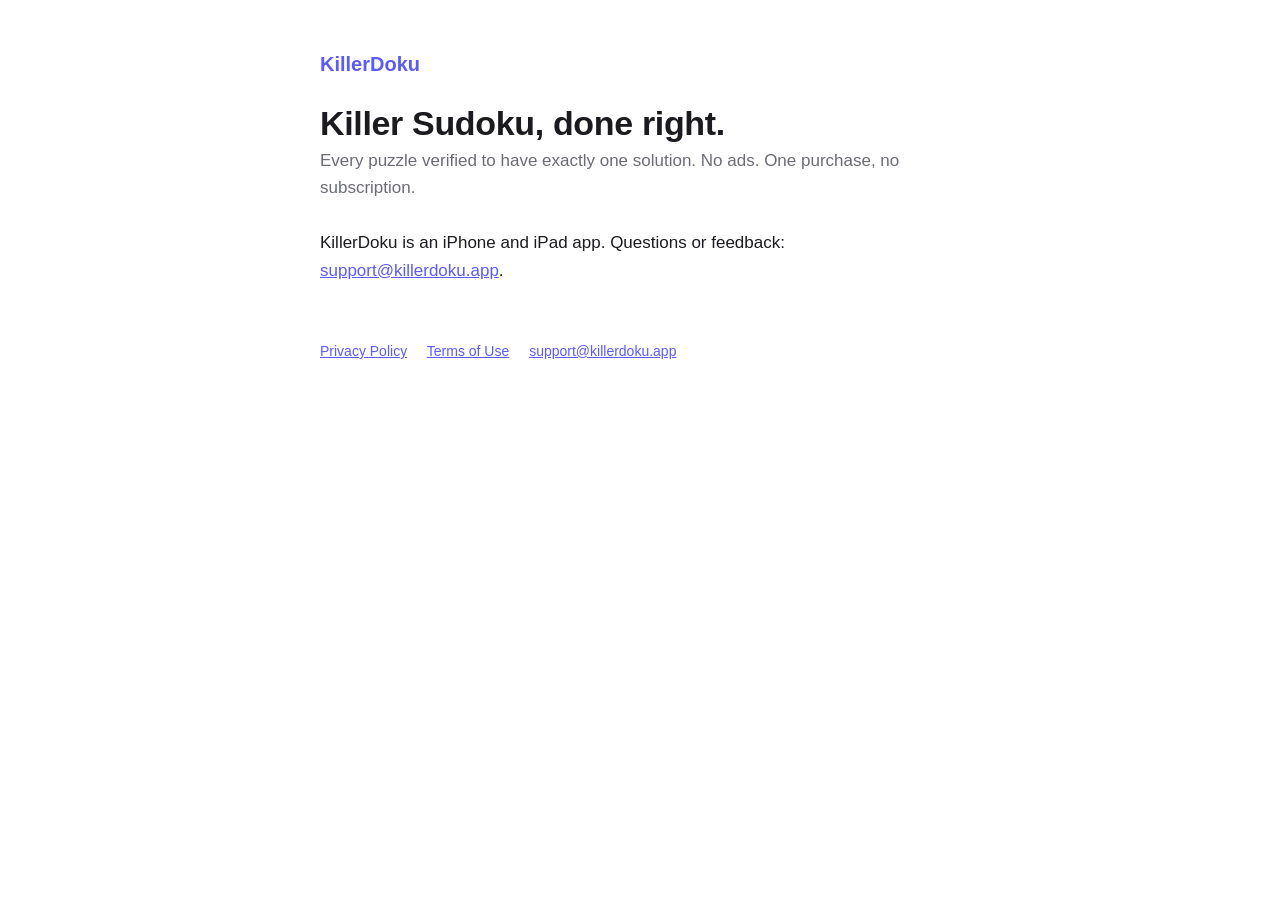
==== killerdoku/index.html @ 7d230b25 "Publish KillerDoku legal and support pages at /killerdoku (support, privacy, terms)" ====
<!doctype html>
<html lang="en">
<head>
<meta charset="utf-8">
<meta name="viewport" content="width=device-width, initial-scale=1">
<title>KillerDoku</title>
<link rel="stylesheet" href="_site.css">
</head>
<body>
<main>
<header><a href="./">KillerDoku</a></header>
<h1>Killer Sudoku, done right.</h1>
<p class="meta">Every puzzle verified to have exactly one solution. No ads. One purchase, no subscription.</p>
<p>KillerDoku is an iPhone and iPad app. Questions or feedback: <a href="mailto:support@killerdoku.app">support@killerdoku.app</a>.</p>
<footer>
<a href="privacy/">Privacy Policy</a>
<a href="terms/">Terms of Use</a>
<a href="mailto:support@killerdoku.app">support@killerdoku.app</a>
</footer>
</main>
</body>
</html>
---- killerdoku/_site.css ----
:root { --accent: #5B5BF5; --text: #1b1b1f; --muted: #6b6b74; --bg: #ffffff; --card: #f4f4f8; }
@media (prefers-color-scheme: dark) { :root { --text: #f2f2f5; --muted: #a0a0aa; --bg: #0e0e11; --card: #1b1b20; } }
* { box-sizing: border-box; }
body { margin: 0; background: var(--bg); color: var(--text); font: 17px/1.6 -apple-system, BlinkMacSystemFont, "SF Pro Text", "Helvetica Neue", Helvetica, Arial, sans-serif; }
main { max-width: 680px; margin: 0 auto; padding: 48px 20px 80px; }
header a { color: var(--accent); text-decoration: none; font-weight: 700; font-size: 20px; }
h1 { font-size: 34px; line-height: 1.15; margin: 24px 0 4px; letter-spacing: -0.01em; }
h2 { font-size: 20px; margin: 36px 0 8px; }
p, li { color: var(--text); }
.meta { color: var(--muted); margin: 0 0 28px; }
.card { background: var(--card); border-radius: 14px; padding: 16px 20px; margin: 20px 0; }
a { color: var(--accent); }
footer { margin-top: 56px; color: var(--muted); font-size: 14px; }
footer a { margin-right: 16px; }
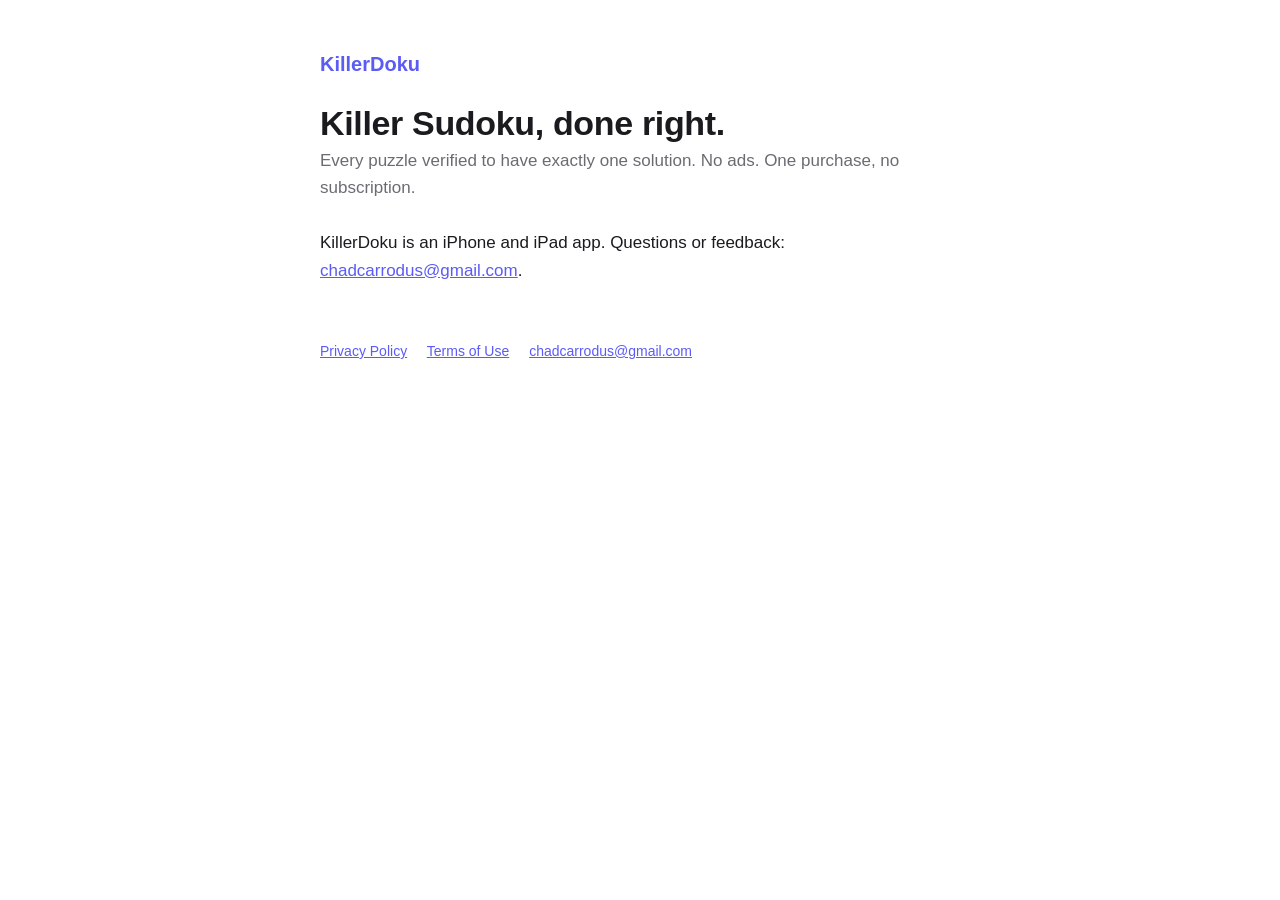
==== commit bb2c9c46: "Use a working contact address (chadcarrodus@gmail.com) until the killerdoku.app domain is registered" ====
--- a/killerdoku/index.html
+++ b/killerdoku/index.html
@@ -11,11 +11,11 @@
 <header><a href="./">KillerDoku</a></header>
 <h1>Killer Sudoku, done right.</h1>
 <p class="meta">Every puzzle verified to have exactly one solution. No ads. One purchase, no subscription.</p>
-<p>KillerDoku is an iPhone and iPad app. Questions or feedback: <a href="mailto:support@killerdoku.app">support@killerdoku.app</a>.</p>
+<p>KillerDoku is an iPhone and iPad app. Questions or feedback: <a href="mailto:chadcarrodus@gmail.com">chadcarrodus@gmail.com</a>.</p>
 <footer>
 <a href="privacy/">Privacy Policy</a>
 <a href="terms/">Terms of Use</a>
-<a href="mailto:support@killerdoku.app">support@killerdoku.app</a>
+<a href="mailto:chadcarrodus@gmail.com">chadcarrodus@gmail.com</a>
 </footer>
 </main>
 </body>
